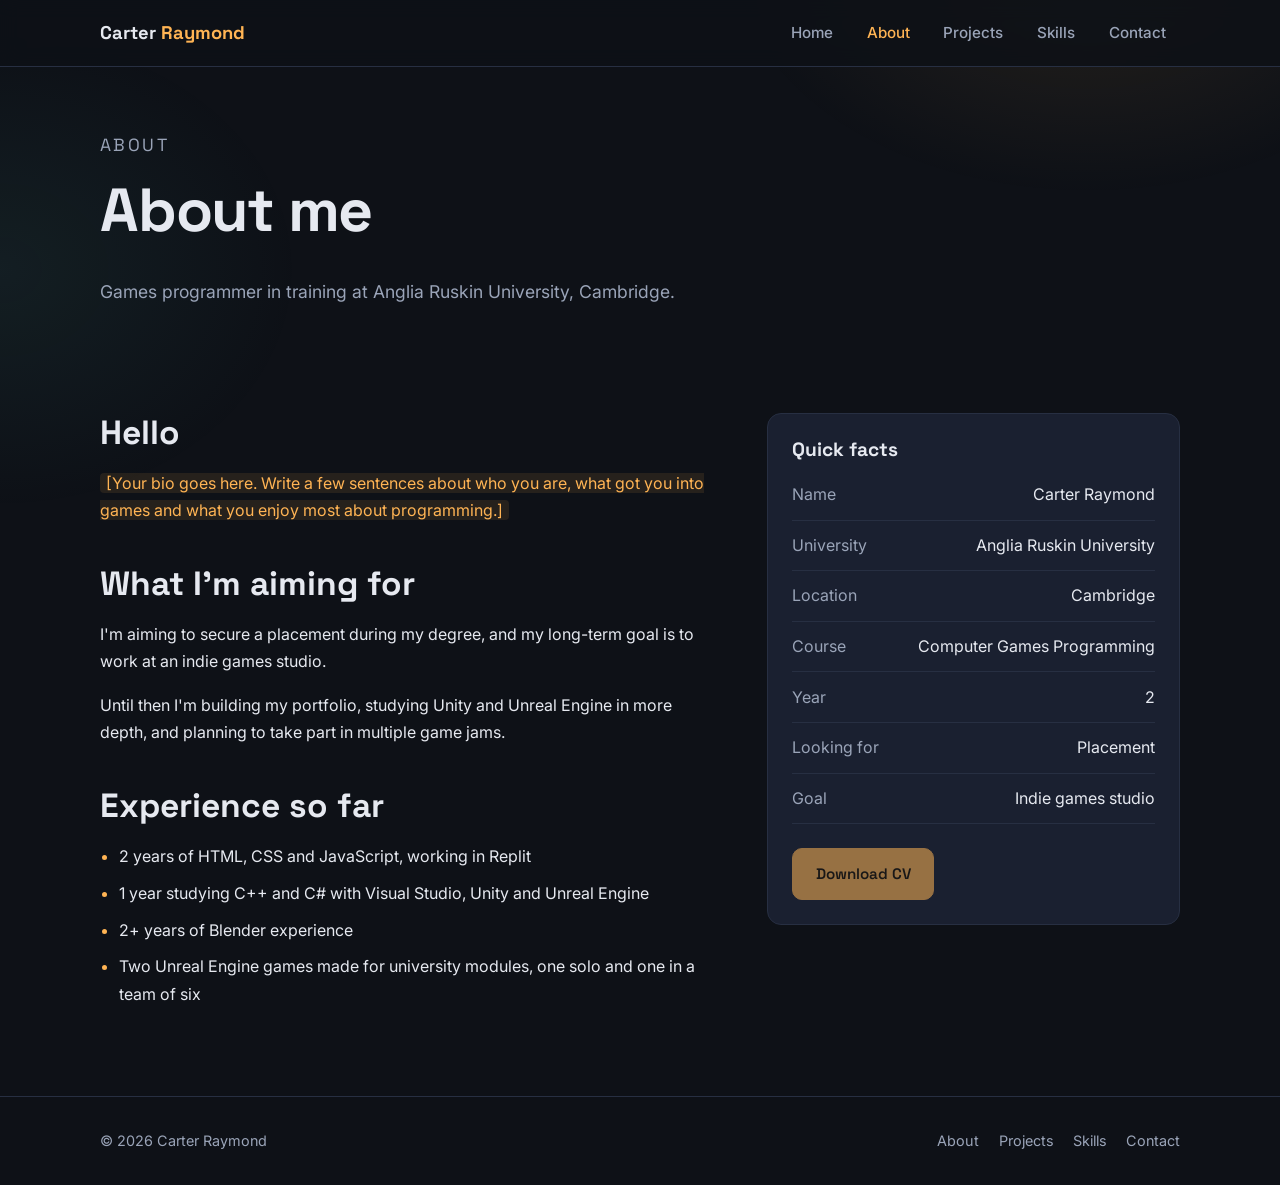
==== about.html @ 0c611a69 "Transferred files to GitHub" ====
<!DOCTYPE html>
<html lang="en-GB">
<head>
  <meta charset="utf-8">
  <meta name="viewport" content="width=device-width, initial-scale=1">
  <title>About | Carter Raymond</title>
  <meta name="description" content="About Carter Raymond, a Computer Games Programming student at Anglia Ruskin University in Cambridge.">
  <script>document.documentElement.classList.add("js")</script>
  <link rel="preconnect" href="https://fonts.googleapis.com">
  <link rel="preconnect" href="https://fonts.gstatic.com" crossorigin>
  <link href="https://fonts.googleapis.com/css2?family=Inter:wght@400;500;600&family=Space+Grotesk:wght@500;600;700&display=swap" rel="stylesheet">
  <link rel="stylesheet" href="css/style.css">
  <link rel="icon" href="data:image/svg+xml,<svg xmlns='http://www.w3.org/2000/svg' viewBox='0 0 100 100'><rect width='100' height='100' rx='22' fill='%23ffb454'/><text x='50' y='68' font-size='54' text-anchor='middle' font-family='sans-serif' font-weight='700' fill='%231a1205'>CR</text></svg>">
</head>
<body data-root="">

<header class="site-header">
  <div class="container nav">
    <a class="logo" href="index.html">Carter <span>Raymond</span></a>
    <button class="nav-toggle" aria-label="Toggle menu" aria-expanded="false">&#9776;</button>
    <ul class="nav-links">
      <li><a href="index.html">Home</a></li>
      <li><a class="active" href="about.html">About</a></li>
      <li><a href="projects.html">Projects</a></li>
      <li><a href="skills.html">Skills</a></li>
      <li><a href="contact.html">Contact</a></li>
    </ul>
  </div>
</header>

<main>
  <section class="page-head container">
    <p class="eyebrow">About</p>
    <h1>About me</h1>
    <p>Games programmer in training at Anglia Ruskin University, Cambridge.</p>
  </section>

  <section class="section">
    <div class="container split">

      <div>
        <h2>Hello</h2>
        <!-- WRITE YOUR OWN BIO HERE: replace the placeholder paragraph below (add more <p> tags if you like) -->
        <p><span class="ph">[Your bio goes here. Write a few sentences about who you are, what got you into games and what you enjoy most about programming.]</span></p>

        <h2 style="margin-top:2.5rem">What I'm aiming for</h2>
        <p>I'm aiming to secure a placement during my degree, and my long-term goal is to work at an indie games studio.</p>
        <p>Until then I'm building my portfolio, studying Unity and Unreal Engine in more depth, and planning to take part in multiple game jams.</p>

        <h2 style="margin-top:2.5rem">Experience so far</h2>
        <ul class="checklist">
          <li>2 years of HTML, CSS and JavaScript, working in Replit</li>
          <li>1 year studying C++ and C# with Visual Studio, Unity and Unreal Engine</li>
          <li>2+ years of Blender experience</li>
          <li>Two Unreal Engine games made for university modules, one solo and one in a team of six</li>
        </ul>
      </div>

      <aside>
        <!-- Optional photo: appears automatically if you add assets/images/profile.jpg (or .png / .webp) -->
        <div class="hero-photo" data-photo="assets/images/profile" hidden style="margin-bottom:1.5rem"></div>
        <div class="card pad">
          <h3>Quick facts</h3>
          <ul class="facts">
            <li><span>Name</span><span>Carter Raymond</span></li>
            <li><span>University</span><span>Anglia Ruskin University</span></li>
            <li><span>Location</span><span>Cambridge</span></li>
            <li><span>Course</span><span>Computer Games Programming</span></li>
            <li><span>Year</span><span>2</span></li>
            <li><span>Looking for</span><span>Placement</span></li>
            <li><span>Goal</span><span>Indie games studio</span></li>
          </ul>
          <div class="btn-row"><a class="btn primary" data-link="cv" href="#">Download CV</a></div>
        </div>
      </aside>

    </div>
  </section>
</main>

<footer class="site-footer">
  <div class="container footer-inner">
    <span>&copy; <span data-year>2026</span> Carter Raymond</span>
    <ul>
      <li><a href="about.html">About</a></li>
      <li><a href="projects.html">Projects</a></li>
      <li><a href="skills.html">Skills</a></li>
      <li><a href="contact.html">Contact</a></li>
    </ul>
  </div>
</footer>

<script src="js/config.js"></script>
<script src="js/main.js"></script>
</body>
</html>
---- css/style.css ----
/* ===== Carter Raymond - Portfolio ===== */
:root {
  --bg: #0e1117;
  --bg-alt: #151a23;
  --card: #1a2030;
  --border: #272f42;
  --text: #e6e9f0;
  --muted: #9aa4b8;
  --accent: #ffb454;      /* warm amber */
  --accent-2: #5ad1c4;    /* teal */
  --radius: 14px;
  --max: 1080px;
  --head: "Space Grotesk", system-ui, sans-serif;
  --body: "Inter", system-ui, -apple-system, "Segoe UI", sans-serif;
}

* { box-sizing: border-box; }
html { scroll-behavior: smooth; }
body {
  margin: 0;
  background: var(--bg);
  color: var(--text);
  font-family: var(--body);
  line-height: 1.7;
  -webkit-font-smoothing: antialiased;
}
body::before {            /* soft background glow */
  content: "";
  position: fixed; inset: 0; z-index: -1;
  background:
    radial-gradient(600px 400px at 85% -5%, rgba(255,180,84,.10), transparent 60%),
    radial-gradient(500px 400px at 0% 30%, rgba(90,209,196,.07), transparent 60%);
}
img, video { max-width: 100%; display: block; }
a { color: var(--accent); text-decoration: none; }
a:hover { text-decoration: underline; }
h1, h2, h3 { font-family: var(--head); line-height: 1.2; margin: 0 0 .5em; }
h1 { font-size: clamp(2.2rem, 6vw, 3.8rem); letter-spacing: -.02em; }
h2 { font-size: clamp(1.5rem, 3.5vw, 2.1rem); }
h3 { font-size: 1.2rem; }
p { margin: 0 0 1em; }
.container { width: min(var(--max), 100% - 2.5rem); margin-inline: auto; }
.muted { color: var(--muted); }
.eyebrow { font-family: var(--head); text-transform: uppercase; letter-spacing: .14em; font-size: .8rem; color: var(--accent-2); margin-bottom: .8rem; }

/* ===== Header / nav ===== */
.site-header {
  position: sticky; top: 0; z-index: 50;
  background: rgba(14,17,23,.85);
  backdrop-filter: blur(10px);
  border-bottom: 1px solid var(--border);
}
.nav { display: flex; align-items: center; justify-content: space-between; height: 66px; }
.logo { font-family: var(--head); font-weight: 700; font-size: 1.15rem; color: var(--text); }
.logo span { color: var(--accent); }
.logo:hover { text-decoration: none; }
.nav-links { display: flex; gap: .3rem; list-style: none; margin: 0; padding: 0; }
.nav-links a { display: block; padding: .5rem .9rem; border-radius: 8px; color: var(--muted); font-weight: 500; font-size: .95rem; }
.nav-links a:hover { color: var(--text); background: var(--card); text-decoration: none; }
.nav-links a.active { color: var(--accent); }
.nav-toggle { display: none; background: none; border: 1px solid var(--border); color: var(--text); border-radius: 8px; padding: .4rem .7rem; font-size: 1.2rem; cursor: pointer; }

@media (max-width: 760px) {
  .nav-toggle { display: block; }
  .nav-links { display: none; position: absolute; top: 66px; left: 0; right: 0; flex-direction: column; background: var(--bg-alt); border-bottom: 1px solid var(--border); padding: .6rem 1.25rem 1rem; }
  .nav-links.open { display: flex; }
}

/* ===== Layout ===== */
main { min-height: 70vh; }
.section { padding: 4.5rem 0; }
.section.alt { background: var(--bg-alt); border-block: 1px solid var(--border); }
.page-head { padding: 4rem 0 1rem; }
.page-head p { max-width: 640px; color: var(--muted); font-size: 1.1rem; }

/* ===== Buttons ===== */
.btn {
  display: inline-block; padding: .75rem 1.4rem; border-radius: 10px;
  font-family: var(--head); font-weight: 600; font-size: .95rem;
  border: 1px solid var(--border); color: var(--text); background: var(--card);
  cursor: pointer; transition: transform .15s, border-color .15s, background .15s;
}
.btn:hover { transform: translateY(-2px); border-color: var(--accent); text-decoration: none; }
.btn.primary { background: var(--accent); border-color: var(--accent); color: #1a1205; }
.btn.primary:hover { background: #ffc36f; }
.btn-row { display: flex; flex-wrap: wrap; gap: .8rem; margin-top: 1.5rem; }

/* ===== Hero ===== */
.hero { padding: 6rem 0 5rem; }
.hero-inner { display: grid; grid-template-columns: 1fr; gap: 2rem; align-items: center; }
.hero.has-photo .hero-inner { grid-template-columns: 1.4fr 1fr; }
.hero .tagline { font-size: 1.25rem; color: var(--muted); max-width: 620px; }
.hero .accent { color: var(--accent); }
.profile-photo { border-radius: 50%; width: min(300px, 70%); aspect-ratio: 1; object-fit: cover; border: 3px solid var(--border); margin-inline: auto; }
@media (max-width: 760px) { .hero.has-photo .hero-inner { grid-template-columns: 1fr; } }

/* ===== Cards & grids ===== */
.grid { display: grid; gap: 1.5rem; }
.grid.two { grid-template-columns: repeat(auto-fit, minmax(300px, 1fr)); }
.grid.three { grid-template-columns: repeat(auto-fit, minmax(240px, 1fr)); }
.card {
  background: var(--card); border: 1px solid var(--border); border-radius: var(--radius);
  overflow: hidden; transition: transform .2s, border-color .2s;
  display: flex; flex-direction: column;
}
.card.pad { padding: 1.5rem; }
a.card { color: inherit; }
a.card:hover { transform: translateY(-4px); border-color: var(--accent); text-decoration: none; }
.card-body { padding: 1.3rem 1.4rem 1.5rem; display: flex; flex-direction: column; flex: 1; }
.card-body p { color: var(--muted); font-size: .95rem; }
.card-link { margin-top: auto; font-family: var(--head); font-weight: 600; color: var(--accent); }
.card.soon { opacity: .6; border-style: dashed; }

.tags { display: flex; flex-wrap: wrap; gap: .45rem; margin: 0 0 1rem; padding: 0; list-style: none; }
.tag { font-size: .78rem; padding: .2rem .65rem; border-radius: 999px; border: 1px solid var(--border); color: var(--muted); background: rgba(255,255,255,.03); }
.tag.hot { color: var(--accent-2); border-color: rgba(90,209,196,.4); }

/* ===== Placeholders ===== */
.media-ph {
  aspect-ratio: 16 / 9; width: 100%;
  display: grid; place-items: center; text-align: center;
  padding: 1rem; color: var(--muted); font-size: .9rem;
  background:
    repeating-linear-gradient(45deg, rgba(255,255,255,.02) 0 12px, transparent 12px 24px),
    var(--bg-alt);
  border: 2px dashed var(--border);
  border-radius: var(--radius);
}
.card .media-ph { border: 0; border-bottom: 2px dashed var(--border); border-radius: 0; }
.ph { color: var(--accent); background: rgba(255,180,84,.1); border-radius: 4px; padding: 0 .35em; }

/* ===== About / skills ===== */
.split { display: grid; grid-template-columns: 1.5fr 1fr; gap: 3rem; }
@media (max-width: 800px) { .split { grid-template-columns: 1fr; gap: 2rem; } }
.facts { list-style: none; margin: 0; padding: 0; }
.facts li { padding: .7rem 0; border-bottom: 1px solid var(--border); display: flex; justify-content: space-between; gap: 1rem; }
.facts li span:first-child { color: var(--muted); }
.facts li span:last-child { text-align: right; }
.checklist { padding-left: 1.2rem; }
.checklist li { margin-bottom: .6rem; }
.checklist li::marker { color: var(--accent); }

.skill-head { display: flex; justify-content: space-between; align-items: baseline; gap: 1rem; }
.skill-head .exp { color: var(--accent-2); font-size: .85rem; font-family: var(--head); white-space: nowrap; }

/* ===== Game page ===== */
.game-hero { padding: 3.5rem 0 1rem; }
.back { display: inline-block; margin-bottom: 1.5rem; color: var(--muted); font-size: .95rem; }
.pitch { font-size: 1.3rem; color: var(--muted); max-width: 700px; }
.game-layout { display: grid; grid-template-columns: 1.6fr 1fr; gap: 2.5rem; padding: 2rem 0 4rem; align-items: start; }
@media (max-width: 860px) { .game-layout { grid-template-columns: 1fr; } }
.side { position: sticky; top: 90px; }
@media (max-width: 860px) { .side { position: static; } }
.gallery { display: grid; grid-template-columns: repeat(auto-fit, minmax(220px, 1fr)); gap: 1rem; margin-top: 1rem; }
.pager { display: flex; justify-content: space-between; gap: 1rem; border-top: 1px solid var(--border); padding: 1.5rem 0 3rem; flex-wrap: wrap; }

/* ===== Contact ===== */
.contact-list { list-style: none; padding: 0; margin: 0; display: grid; gap: 1rem; }
.contact-list a.card { flex-direction: row; align-items: center; gap: 1rem; padding: 1.1rem 1.4rem; }
.contact-list .label { font-family: var(--head); font-weight: 600; min-width: 90px; }
.contact-list .val { color: var(--muted); word-break: break-all; }

/* ===== Footer ===== */
.site-footer { border-top: 1px solid var(--border); padding: 2rem 0; color: var(--muted); font-size: .9rem; }
.footer-inner { display: flex; justify-content: space-between; flex-wrap: wrap; gap: 1rem; }
.footer-inner ul { display: flex; gap: 1.2rem; list-style: none; margin: 0; padding: 0; }
.footer-inner a { color: var(--muted); }
.footer-inner a:hover { color: var(--accent); }

/* ===== Fade-in on scroll ===== */
.js .reveal { opacity: 0; transform: translateY(18px); transition: opacity .6s ease, transform .6s ease; }
.js .reveal.visible { opacity: 1; transform: none; }
@media (prefers-reduced-motion: reduce) { .js .reveal { opacity: 1; transform: none; transition: none; } html { scroll-behavior: auto; } }

/* ===== Added: media, links, misc ===== */
.media-img { width: 100%; aspect-ratio: 16 / 9; object-fit: cover; border-radius: var(--radius); border: 1px solid var(--border); }
.card .media-img { border: 0; border-radius: 0; border-bottom: 1px solid var(--border); }
.video-embed { width: 100%; aspect-ratio: 16 / 9; border: 0; border-radius: var(--radius); background: #000; }
.media-ph small { display: block; margin-top: .4rem; font-family: ui-monospace, SFMono-Regular, Menlo, monospace; color: var(--accent); font-size: .76rem; word-break: break-all; }
.hero-photo { text-align: center; }
.link-unset { opacity: .55; cursor: not-allowed; }
.link-unset:hover { transform: none !important; border-color: var(--border) !important; text-decoration: none; }
.pill { display: inline-block; font-family: var(--head); font-size: .75rem; padding: .15rem .65rem; border-radius: 999px; background: rgba(255,180,84,.12); color: var(--accent); border: 1px solid rgba(255,180,84,.35); }
.main-col h2 { margin-top: 2.4rem; }
.main-col > h2:first-child, .main-col > .media-ph + h2 { margin-top: 2rem; }
.highlight { border-left: 3px solid var(--accent); padding-left: 1.1rem; margin-bottom: 1.5rem; }
.highlight h3 { margin-bottom: .3em; }
.side .btn { display: block; text-align: center; width: 100%; margin-bottom: 1rem; }
.side h3 { margin-bottom: .8rem; }
.cta-band { text-align: center; }
.cta-band p { color: var(--muted); max-width: 560px; margin-inline: auto; }
.cta-band .btn-row { justify-content: center; }
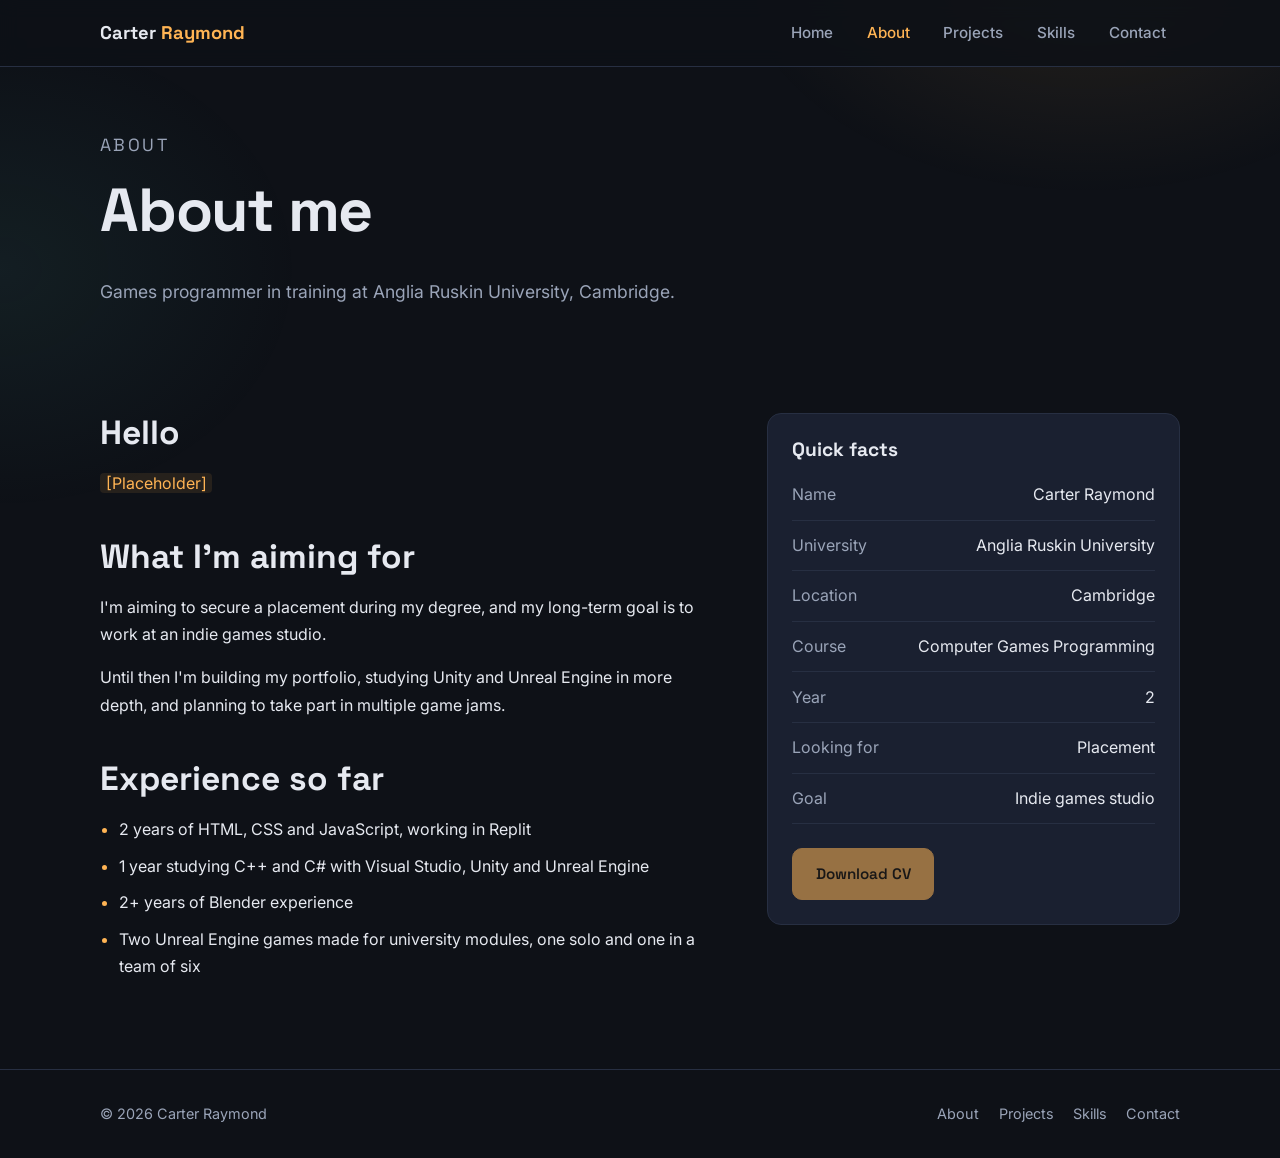
==== commit 35620687: "Add files via upload" ====
--- a/about.html
+++ b/about.html
@@ -41,7 +41,7 @@
       <div>
         <h2>Hello</h2>
         <!-- WRITE YOUR OWN BIO HERE: replace the placeholder paragraph below (add more <p> tags if you like) -->
-        <p><span class="ph">[Your bio goes here. Write a few sentences about who you are, what got you into games and what you enjoy most about programming.]</span></p>
+        <p><span class="ph">[Placeholder]</span></p>
 
         <h2 style="margin-top:2.5rem">What I'm aiming for</h2>
         <p>I'm aiming to secure a placement during my degree, and my long-term goal is to work at an indie games studio.</p>
